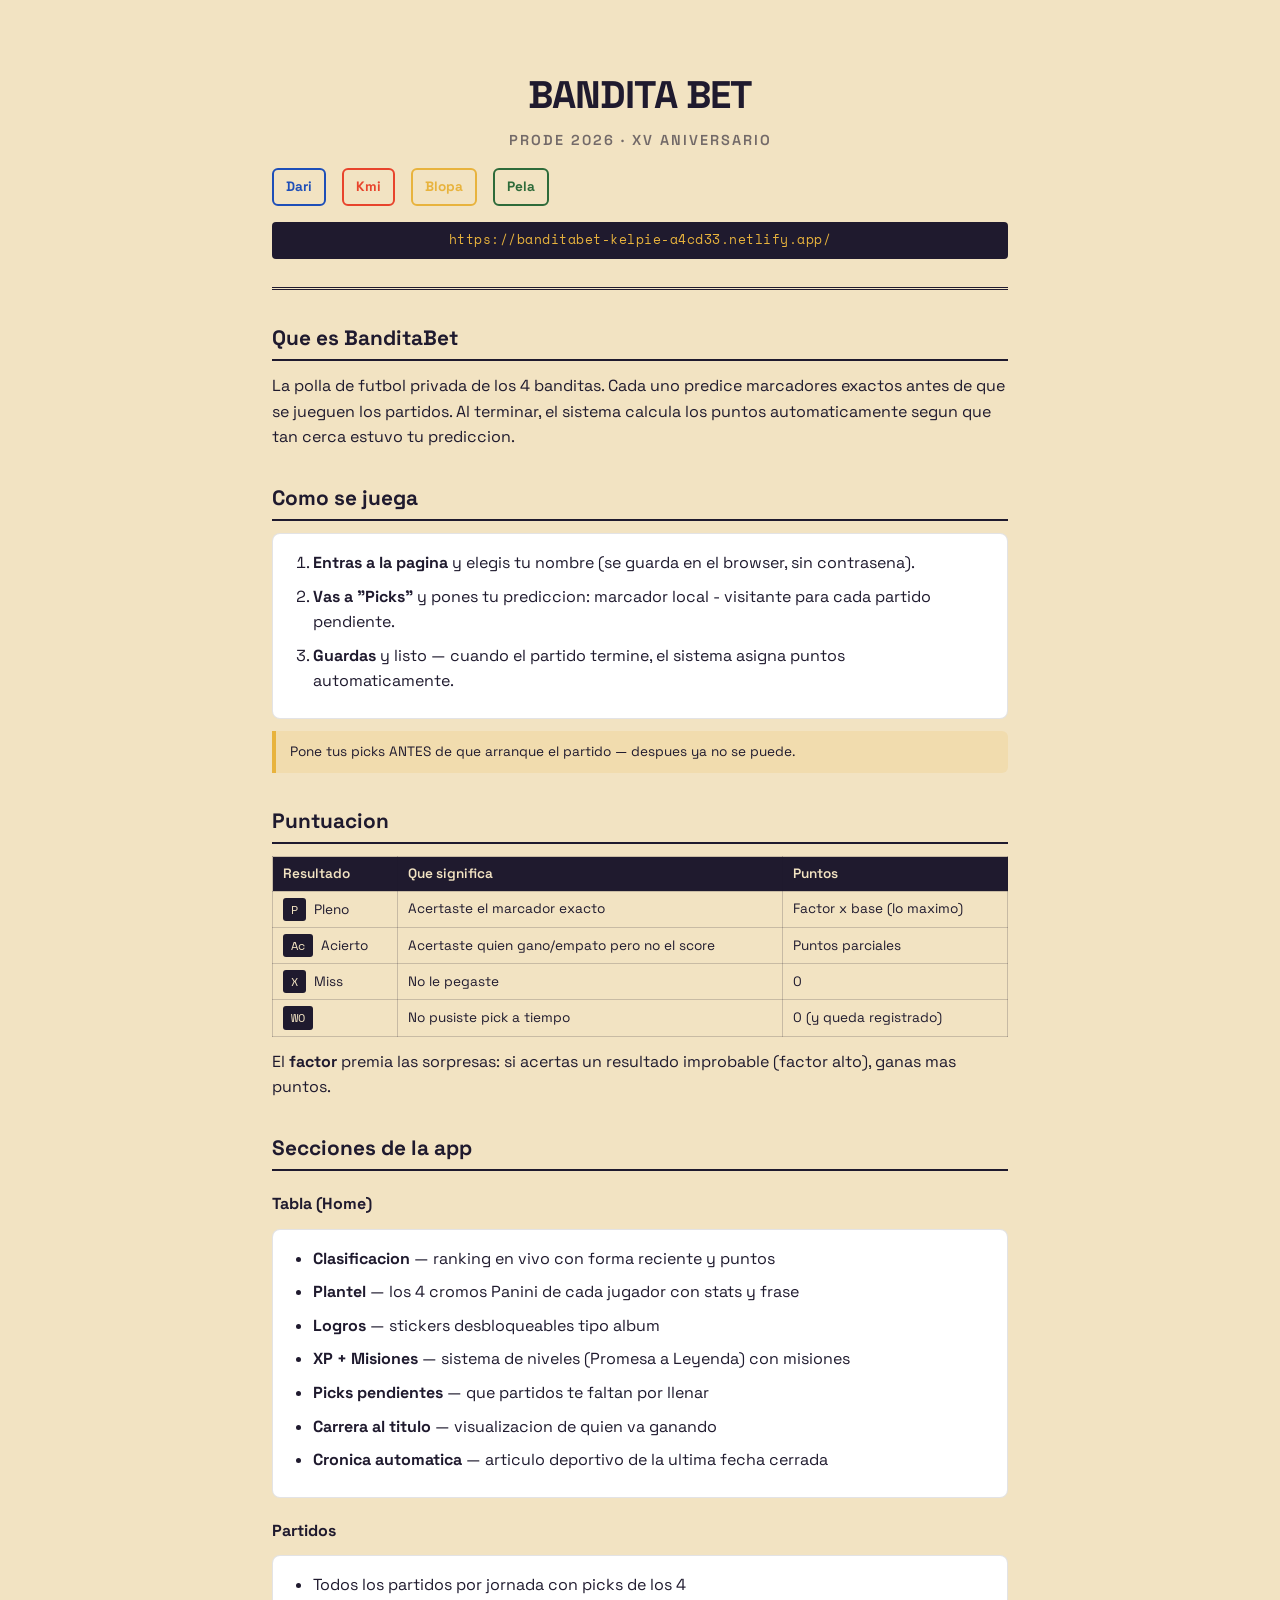
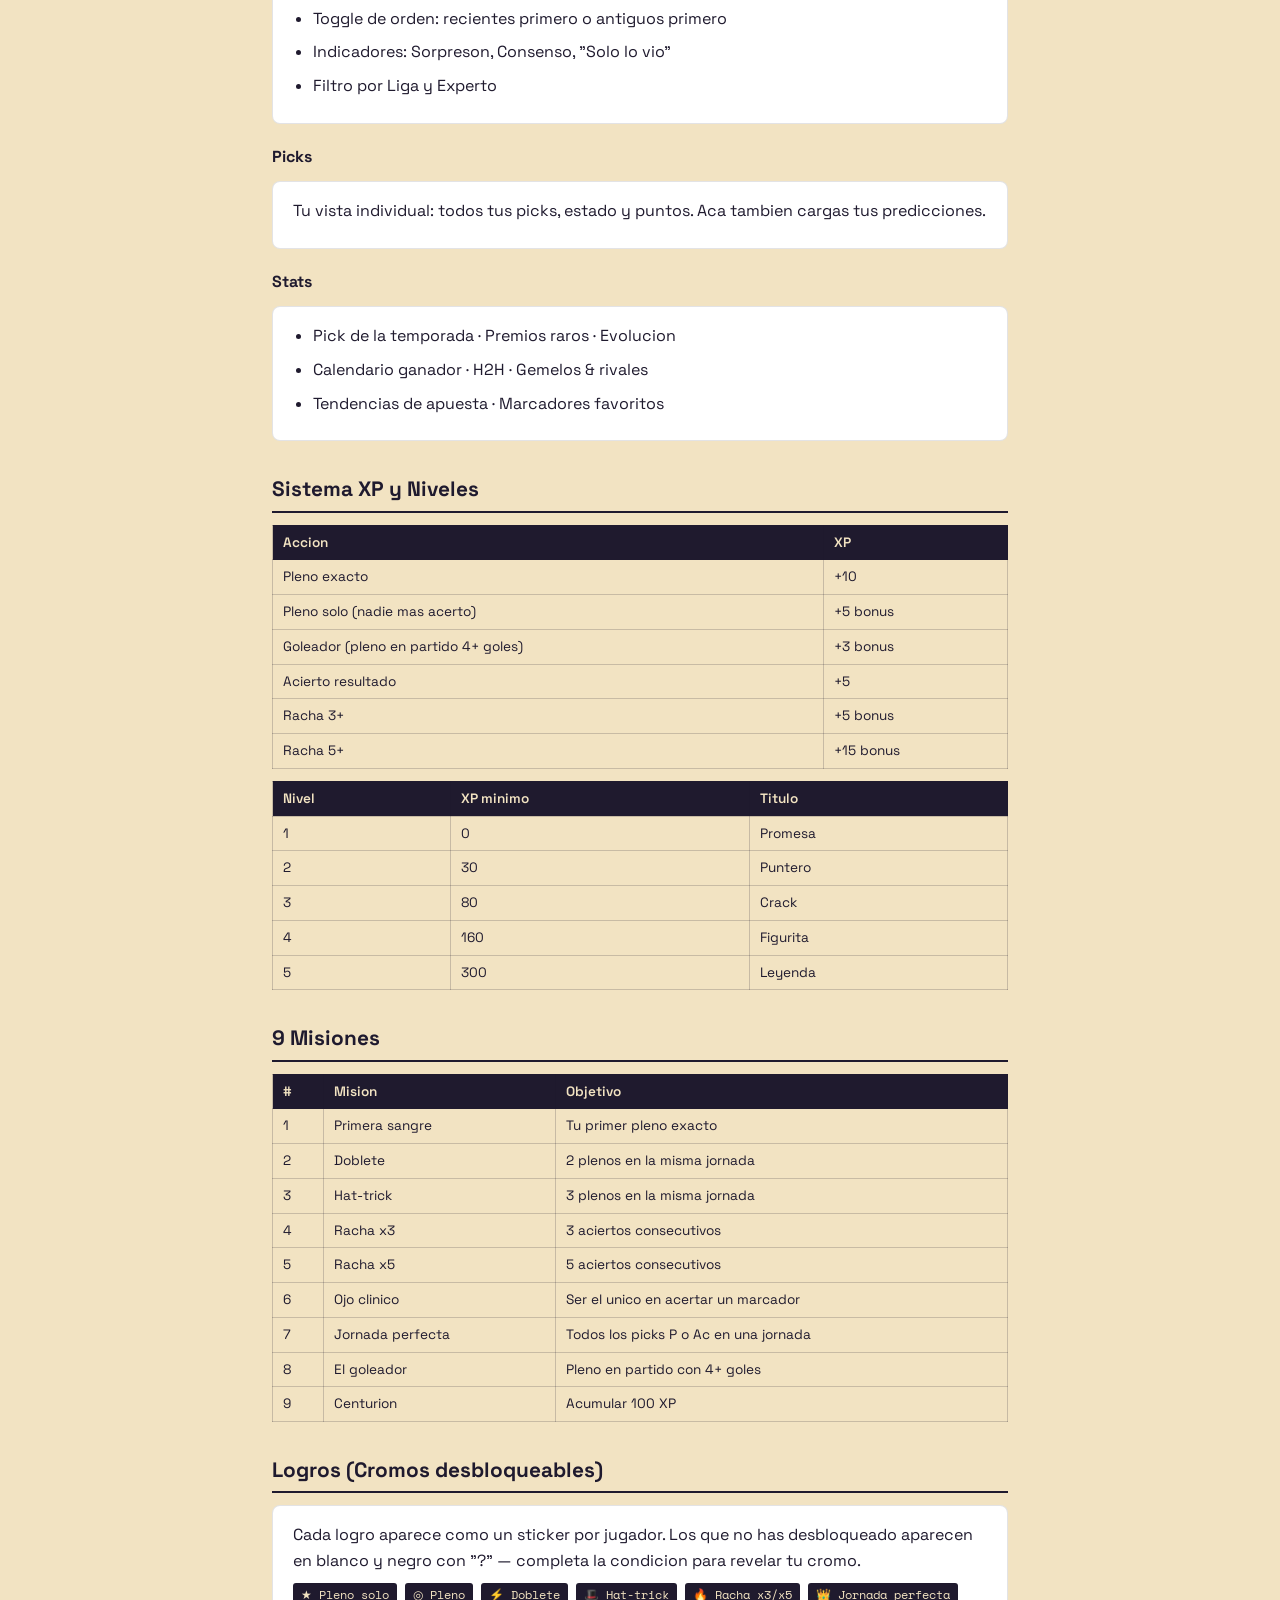
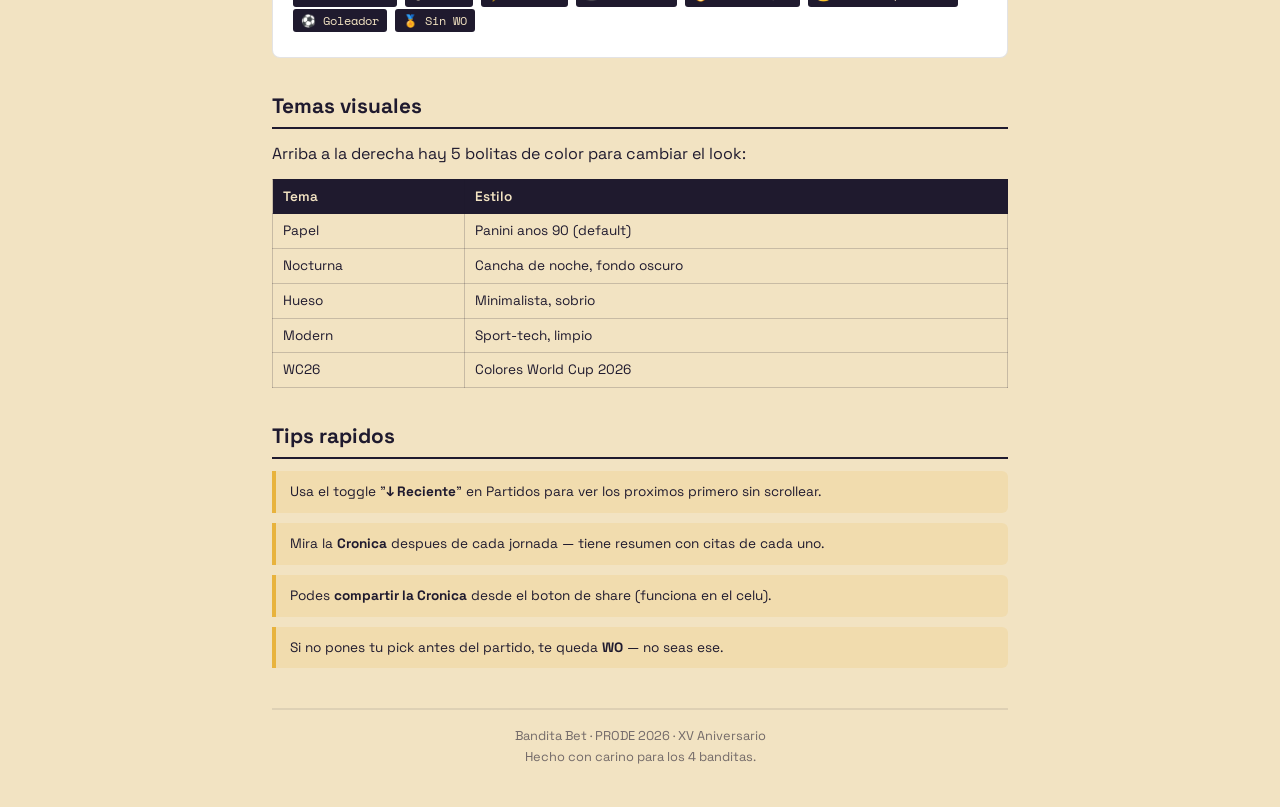
==== docs/BanditaBet-Guia-Jugadores.html @ 6baa55d8 "BanditaBet qa10 — full project initial commit Polla de futbol para 4 amigos, 15 aniversario. Stack: " ====
<!DOCTYPE html>
<html lang="es">
<head>
<meta charset="UTF-8">
<title>BanditaBet — Guia para jugadores</title>
<style>
  @import url('https://fonts.googleapis.com/css2?family=Space+Grotesk:wght@400;600;700&family=Space+Mono:wght@400;700&display=swap');
  * { margin: 0; padding: 0; box-sizing: border-box; }
  body {
    font-family: 'Space Grotesk', sans-serif;
    background: #F2E3C2;
    color: #1F1A2E;
    max-width: 800px;
    margin: 0 auto;
    padding: 40px 32px;
    line-height: 1.6;
  }
  h1 {
    font-size: 2.4rem;
    font-weight: 800;
    letter-spacing: -1px;
    margin-bottom: 4px;
  }
  h1 small {
    display: block;
    font-size: .9rem;
    font-weight: 600;
    letter-spacing: 2px;
    text-transform: uppercase;
    opacity: .6;
    margin-top: 4px;
  }
  h2 {
    font-size: 1.3rem;
    font-weight: 700;
    margin-top: 32px;
    margin-bottom: 12px;
    border-bottom: 2px solid #1F1A2E;
    padding-bottom: 4px;
  }
  h3 {
    font-size: 1rem;
    font-weight: 700;
    margin-top: 20px;
    margin-bottom: 8px;
  }
  p, li { margin-bottom: 8px; }
  ul, ol { padding-left: 20px; }
  table {
    width: 100%;
    border-collapse: collapse;
    margin: 12px 0;
    font-size: .85rem;
  }
  th, td {
    border: 1px solid rgba(31,26,46,.2);
    padding: 6px 10px;
    text-align: left;
  }
  th { background: #1F1A2E; color: #F2E3C2; font-weight: 600; }
  .badge {
    display: inline-block;
    background: #1F1A2E;
    color: #F2E3C2;
    padding: 2px 8px;
    border-radius: 3px;
    font-size: .75rem;
    font-family: 'Space Mono', monospace;
    margin-right: 4px;
  }
  .players {
    display: flex;
    gap: 16px;
    margin: 16px 0;
  }
  .player-chip {
    display: flex;
    align-items: center;
    gap: 6px;
    padding: 6px 12px;
    border-radius: 6px;
    border: 2px solid;
    font-weight: 700;
    font-size: .85rem;
  }
  .header-block {
    text-align: center;
    padding: 24px 0 16px;
    border-bottom: 3px double #1F1A2E;
    margin-bottom: 24px;
  }
  .section-card {
    background: white;
    border: 1.5px solid rgba(31,26,46,.12);
    border-radius: 8px;
    padding: 16px 20px;
    margin: 12px 0;
  }
  .tip {
    background: rgba(232,178,61,.15);
    border-left: 4px solid #E8B33D;
    padding: 10px 14px;
    margin: 10px 0;
    border-radius: 0 6px 6px 0;
    font-size: .85rem;
  }
  .url {
    font-family: 'Space Mono', monospace;
    font-size: .8rem;
    background: #1F1A2E;
    color: #E8B33D;
    padding: 8px 14px;
    border-radius: 4px;
    display: block;
    text-align: center;
    margin: 12px 0;
    letter-spacing: .5px;
  }
  @media print {
    body { background: white; padding: 20px; }
    .section-card { border-color: #ccc; }
  }
  .footer {
    text-align: center;
    margin-top: 40px;
    padding-top: 16px;
    border-top: 2px solid rgba(31,26,46,.15);
    font-size: .8rem;
    opacity: .6;
  }
</style>
</head>
<body>

<div class="header-block">
  <h1>BANDITA BET<small>PRODE 2026 &middot; XV Aniversario</small></h1>
  <div class="players">
    <span class="player-chip" style="border-color:#1E4FB8;color:#1E4FB8">Dari</span>
    <span class="player-chip" style="border-color:#E8442C;color:#E8442C">Kmi</span>
    <span class="player-chip" style="border-color:#E8B33D;color:#E8B33D">Blopa</span>
    <span class="player-chip" style="border-color:#2E6B3A;color:#2E6B3A">Pela</span>
  </div>
  <div class="url">https://banditabet-kelpie-a4cd33.netlify.app/</div>
</div>

<h2>Que es BanditaBet</h2>
<p>La polla de futbol privada de los 4 banditas. Cada uno predice marcadores exactos antes de que se jueguen los partidos. Al terminar, el sistema calcula los puntos automaticamente segun que tan cerca estuvo tu prediccion.</p>

<h2>Como se juega</h2>
<div class="section-card">
  <ol>
    <li><strong>Entras a la pagina</strong> y elegis tu nombre (se guarda en el browser, sin contrasena).</li>
    <li><strong>Vas a "Picks"</strong> y pones tu prediccion: marcador local - visitante para cada partido pendiente.</li>
    <li><strong>Guardas</strong> y listo — cuando el partido termine, el sistema asigna puntos automaticamente.</li>
  </ol>
</div>

<div class="tip">Pone tus picks ANTES de que arranque el partido — despues ya no se puede.</div>

<h2>Puntuacion</h2>
<table>
  <tr><th>Resultado</th><th>Que significa</th><th>Puntos</th></tr>
  <tr><td><span class="badge">P</span> Pleno</td><td>Acertaste el marcador exacto</td><td>Factor x base (lo maximo)</td></tr>
  <tr><td><span class="badge">Ac</span> Acierto</td><td>Acertaste quien gano/empato pero no el score</td><td>Puntos parciales</td></tr>
  <tr><td><span class="badge">X</span> Miss</td><td>No le pegaste</td><td>0</td></tr>
  <tr><td><span class="badge">WO</span></td><td>No pusiste pick a tiempo</td><td>0 (y queda registrado)</td></tr>
</table>
<p>El <strong>factor</strong> premia las sorpresas: si acertas un resultado improbable (factor alto), ganas mas puntos.</p>

<h2>Secciones de la app</h2>

<h3>Tabla (Home)</h3>
<div class="section-card">
  <ul>
    <li><strong>Clasificacion</strong> — ranking en vivo con forma reciente y puntos</li>
    <li><strong>Plantel</strong> — los 4 cromos Panini de cada jugador con stats y frase</li>
    <li><strong>Logros</strong> — stickers desbloqueables tipo album</li>
    <li><strong>XP + Misiones</strong> — sistema de niveles (Promesa a Leyenda) con misiones</li>
    <li><strong>Picks pendientes</strong> — que partidos te faltan por llenar</li>
    <li><strong>Carrera al titulo</strong> — visualizacion de quien va ganando</li>
    <li><strong>Cronica automatica</strong> — articulo deportivo de la ultima fecha cerrada</li>
  </ul>
</div>

<h3>Partidos</h3>
<div class="section-card">
  <ul>
    <li>Todos los partidos por jornada con picks de los 4</li>
    <li>Toggle de orden: recientes primero o antiguos primero</li>
    <li>Indicadores: Sorpreson, Consenso, "Solo lo vio"</li>
    <li>Filtro por Liga y Experto</li>
  </ul>
</div>

<h3>Picks</h3>
<div class="section-card">
  <p>Tu vista individual: todos tus picks, estado y puntos. Aca tambien cargas tus predicciones.</p>
</div>

<h3>Stats</h3>
<div class="section-card">
  <ul>
    <li>Pick de la temporada · Premios raros · Evolucion</li>
    <li>Calendario ganador · H2H · Gemelos & rivales</li>
    <li>Tendencias de apuesta · Marcadores favoritos</li>
  </ul>
</div>

<h2>Sistema XP y Niveles</h2>
<table>
  <tr><th>Accion</th><th>XP</th></tr>
  <tr><td>Pleno exacto</td><td>+10</td></tr>
  <tr><td>Pleno solo (nadie mas acerto)</td><td>+5 bonus</td></tr>
  <tr><td>Goleador (pleno en partido 4+ goles)</td><td>+3 bonus</td></tr>
  <tr><td>Acierto resultado</td><td>+5</td></tr>
  <tr><td>Racha 3+</td><td>+5 bonus</td></tr>
  <tr><td>Racha 5+</td><td>+15 bonus</td></tr>
</table>

<table>
  <tr><th>Nivel</th><th>XP minimo</th><th>Titulo</th></tr>
  <tr><td>1</td><td>0</td><td>Promesa</td></tr>
  <tr><td>2</td><td>30</td><td>Puntero</td></tr>
  <tr><td>3</td><td>80</td><td>Crack</td></tr>
  <tr><td>4</td><td>160</td><td>Figurita</td></tr>
  <tr><td>5</td><td>300</td><td>Leyenda</td></tr>
</table>

<h2>9 Misiones</h2>
<table>
  <tr><th>#</th><th>Mision</th><th>Objetivo</th></tr>
  <tr><td>1</td><td>Primera sangre</td><td>Tu primer pleno exacto</td></tr>
  <tr><td>2</td><td>Doblete</td><td>2 plenos en la misma jornada</td></tr>
  <tr><td>3</td><td>Hat-trick</td><td>3 plenos en la misma jornada</td></tr>
  <tr><td>4</td><td>Racha x3</td><td>3 aciertos consecutivos</td></tr>
  <tr><td>5</td><td>Racha x5</td><td>5 aciertos consecutivos</td></tr>
  <tr><td>6</td><td>Ojo clinico</td><td>Ser el unico en acertar un marcador</td></tr>
  <tr><td>7</td><td>Jornada perfecta</td><td>Todos los picks P o Ac en una jornada</td></tr>
  <tr><td>8</td><td>El goleador</td><td>Pleno en partido con 4+ goles</td></tr>
  <tr><td>9</td><td>Centurion</td><td>Acumular 100 XP</td></tr>
</table>

<h2>Logros (Cromos desbloqueables)</h2>
<div class="section-card">
  <p>Cada logro aparece como un sticker por jugador. Los que no has desbloqueado aparecen en blanco y negro con "?" — completa la condicion para revelar tu cromo.</p>
  <p>
    <span class="badge">&#9733; Pleno solo</span>
    <span class="badge">&#9678; Pleno</span>
    <span class="badge">&#9889; Doblete</span>
    <span class="badge">&#127913; Hat-trick</span>
    <span class="badge">&#128293; Racha x3/x5</span>
    <span class="badge">&#128081; Jornada perfecta</span>
    <span class="badge">&#9917; Goleador</span>
    <span class="badge">&#127941; Sin WO</span>
  </p>
</div>

<h2>Temas visuales</h2>
<p>Arriba a la derecha hay 5 bolitas de color para cambiar el look:</p>
<table>
  <tr><th>Tema</th><th>Estilo</th></tr>
  <tr><td>Papel</td><td>Panini anos 90 (default)</td></tr>
  <tr><td>Nocturna</td><td>Cancha de noche, fondo oscuro</td></tr>
  <tr><td>Hueso</td><td>Minimalista, sobrio</td></tr>
  <tr><td>Modern</td><td>Sport-tech, limpio</td></tr>
  <tr><td>WC26</td><td>Colores World Cup 2026</td></tr>
</table>

<h2>Tips rapidos</h2>
<div class="tip">Usa el toggle "<strong>&#8595; Reciente</strong>" en Partidos para ver los proximos primero sin scrollear.</div>
<div class="tip">Mira la <strong>Cronica</strong> despues de cada jornada — tiene resumen con citas de cada uno.</div>
<div class="tip">Podes <strong>compartir la Cronica</strong> desde el boton de share (funciona en el celu).</div>
<div class="tip">Si no pones tu pick antes del partido, te queda <strong>WO</strong> — no seas ese.</div>

<div class="footer">
  Bandita Bet &middot; PRODE 2026 &middot; XV Aniversario<br>
  Hecho con carino para los 4 banditas.
</div>

</body>
</html>
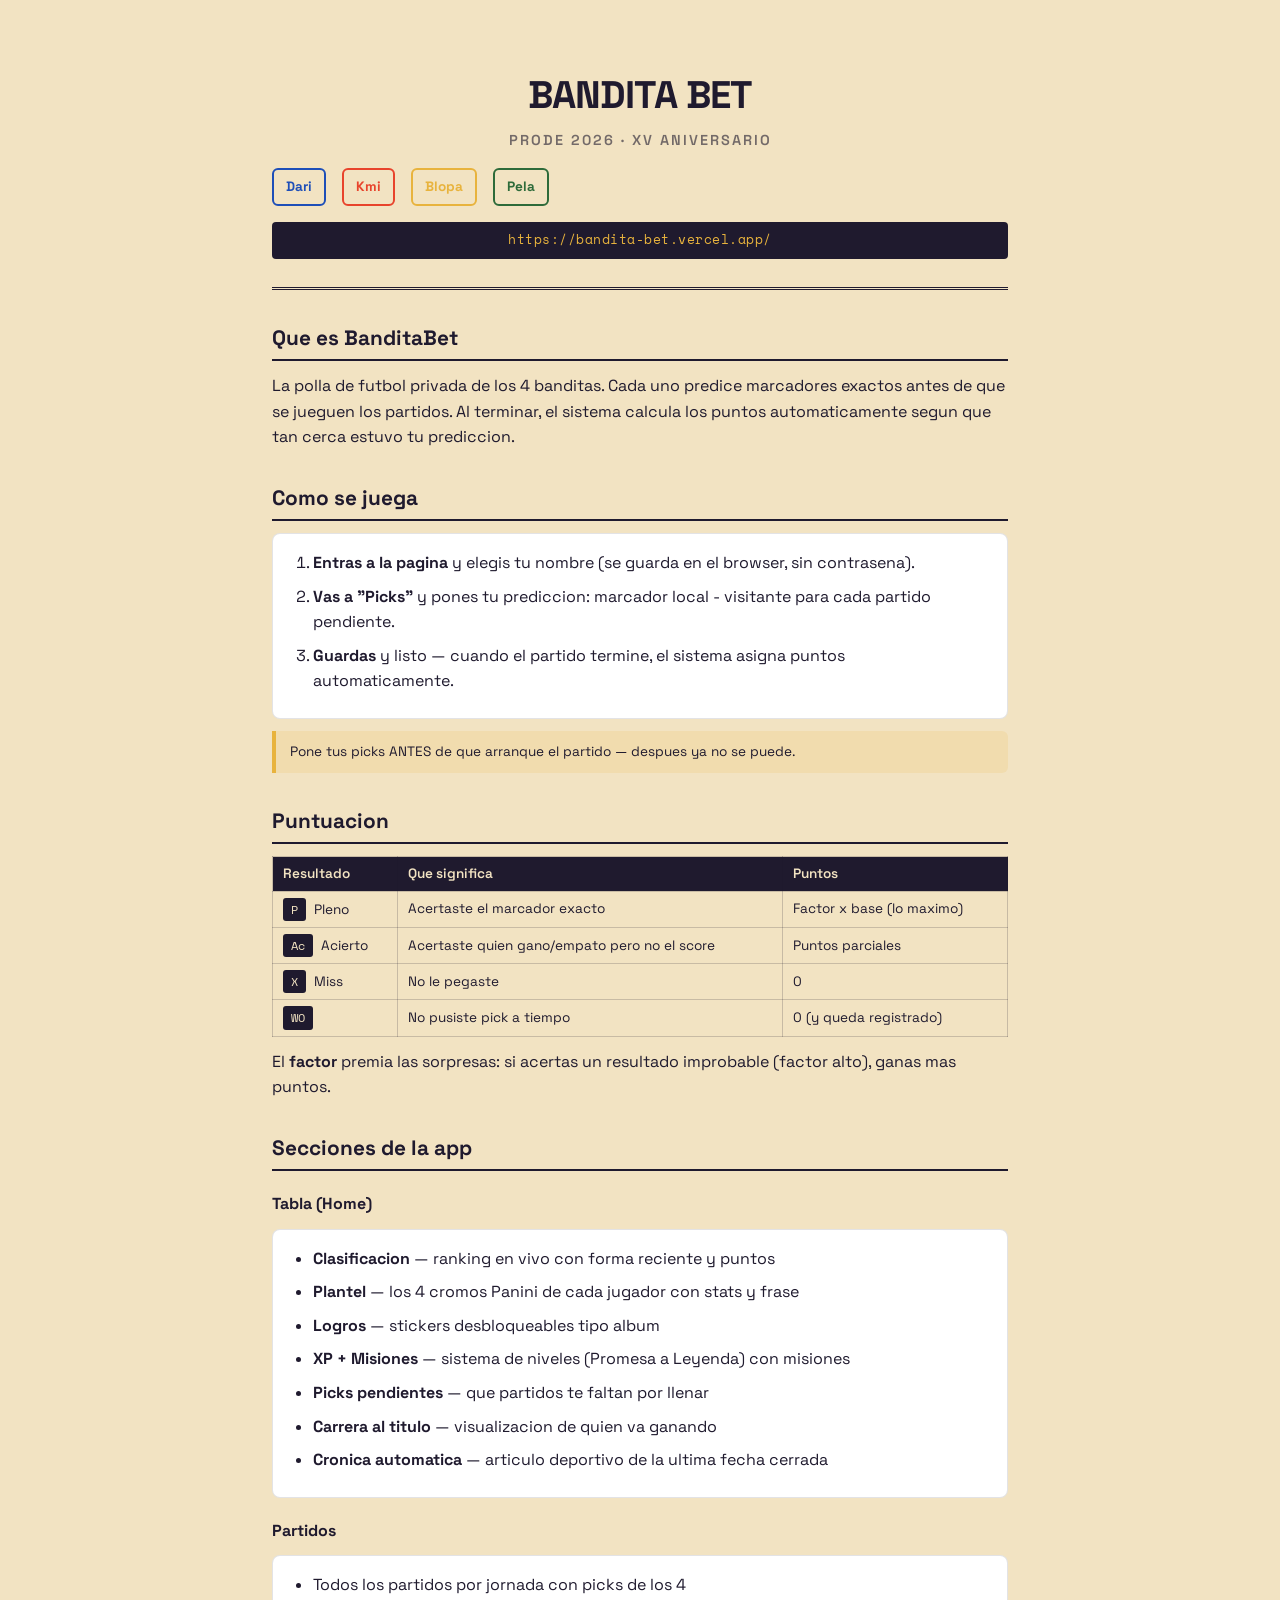
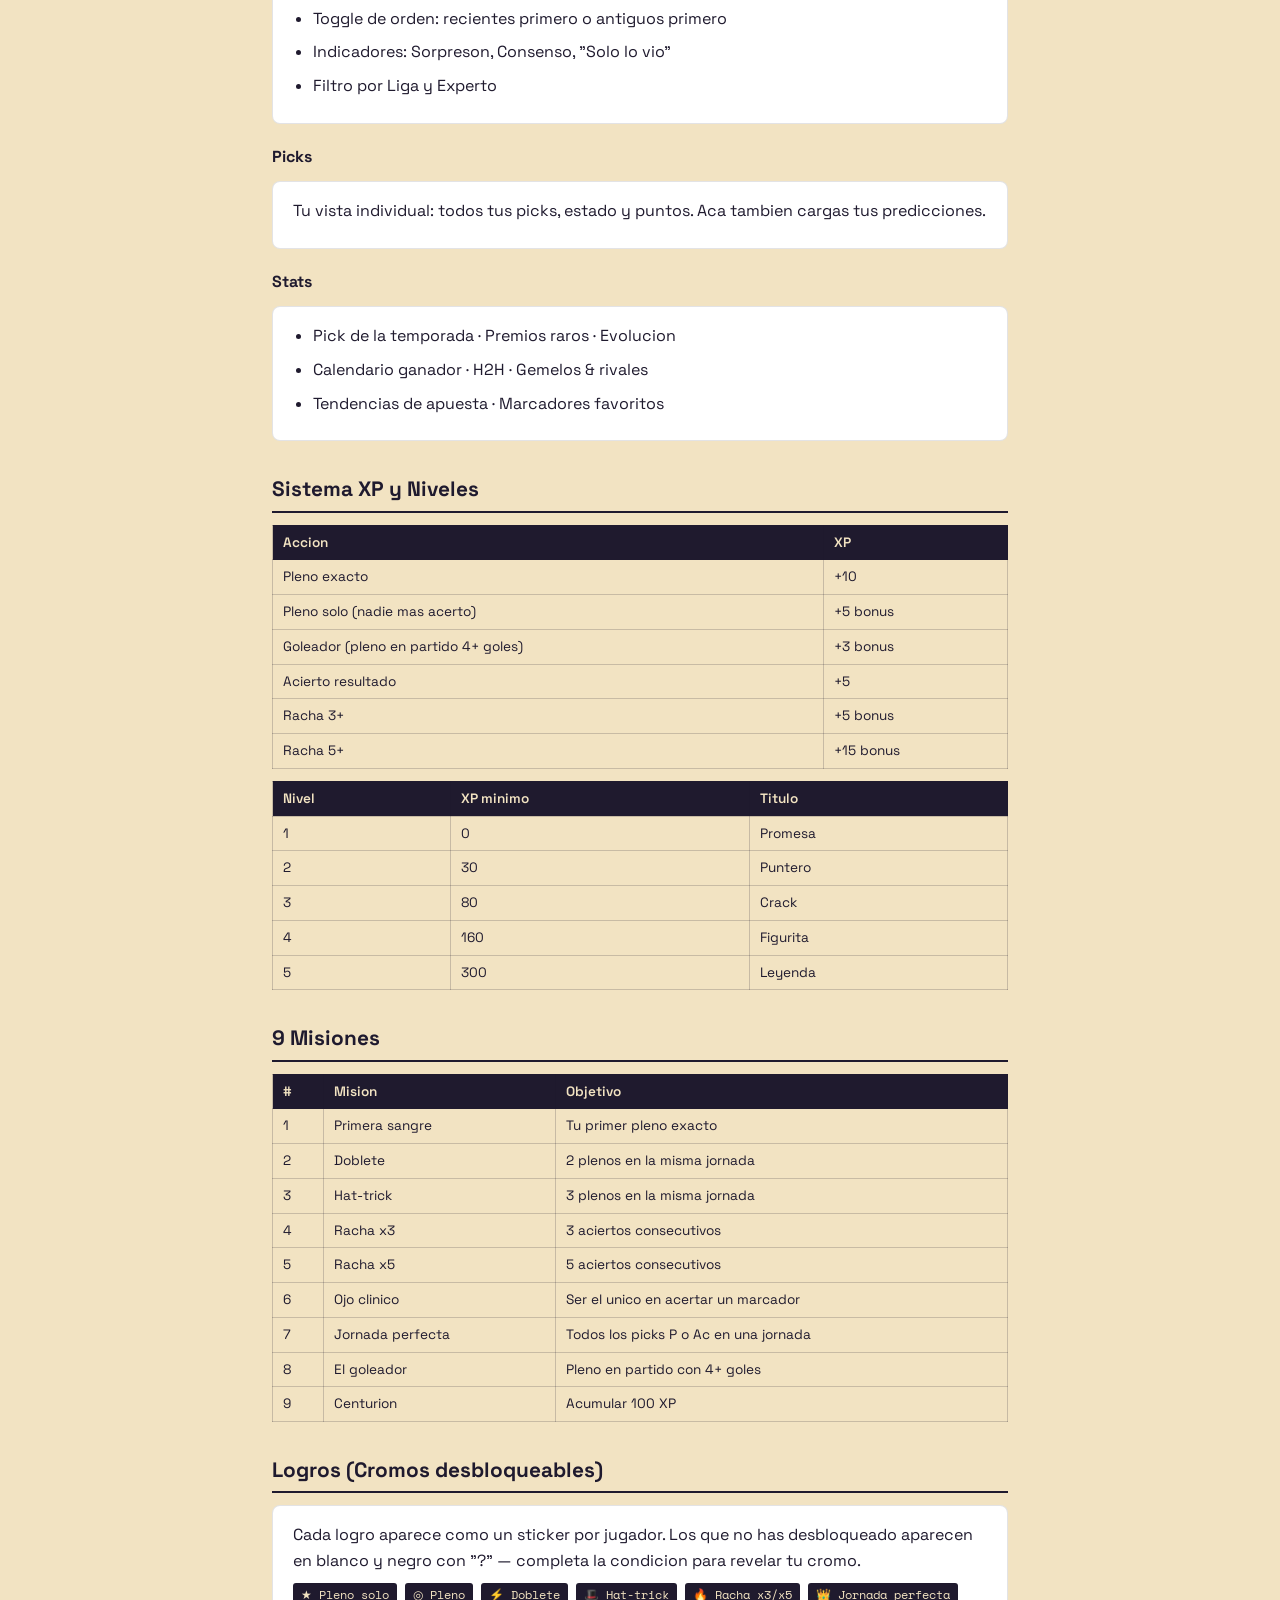
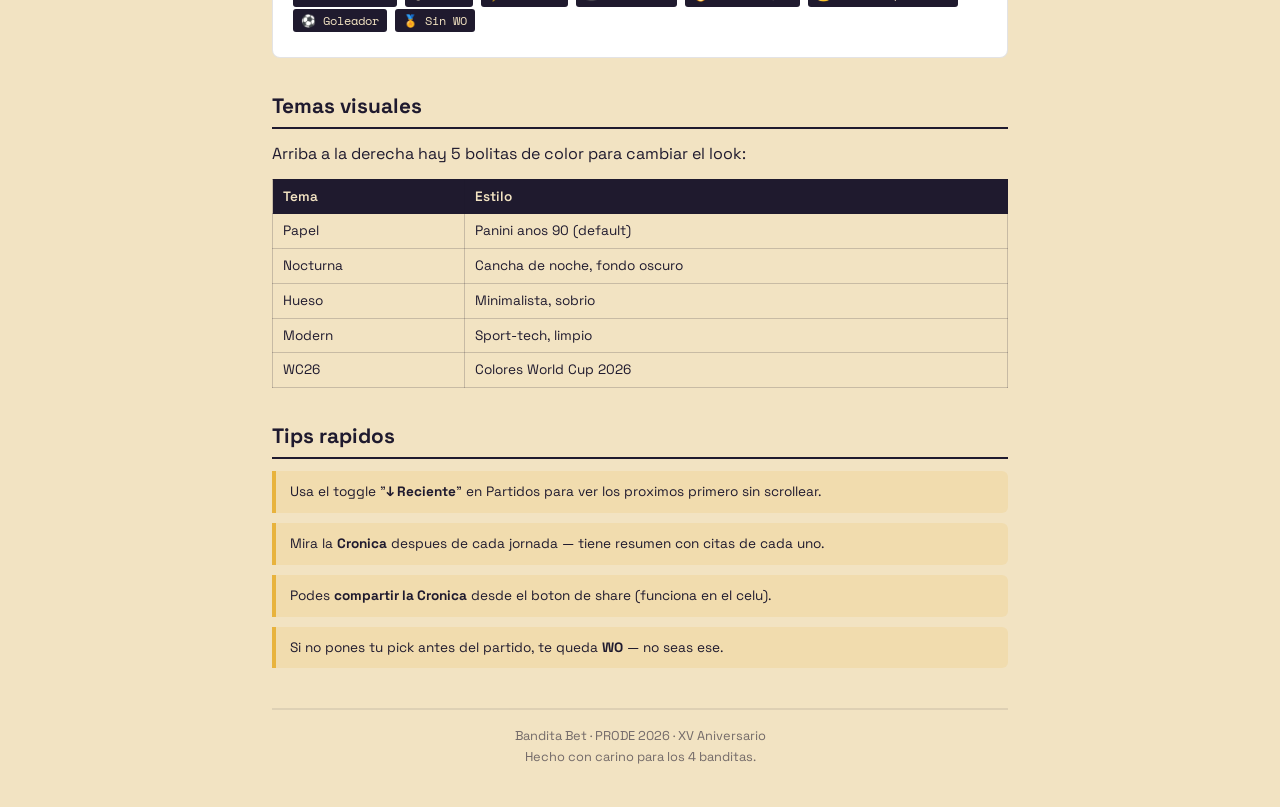
==== commit 24a83ff8: "docs: update app URL from Netlify to Vercel (bandita-bet.vercel.app) https://claude.ai/code/session_" ====
--- a/docs/BanditaBet-Guia-Jugadores.html
+++ b/docs/BanditaBet-Guia-Jugadores.html
@@ -140,7 +140,7 @@
     <span class="player-chip" style="border-color:#E8B33D;color:#E8B33D">Blopa</span>
     <span class="player-chip" style="border-color:#2E6B3A;color:#2E6B3A">Pela</span>
   </div>
-  <div class="url">https://banditabet-kelpie-a4cd33.netlify.app/</div>
+  <div class="url">https://bandita-bet.vercel.app/</div>
 </div>
 
 <h2>Que es BanditaBet</h2>
